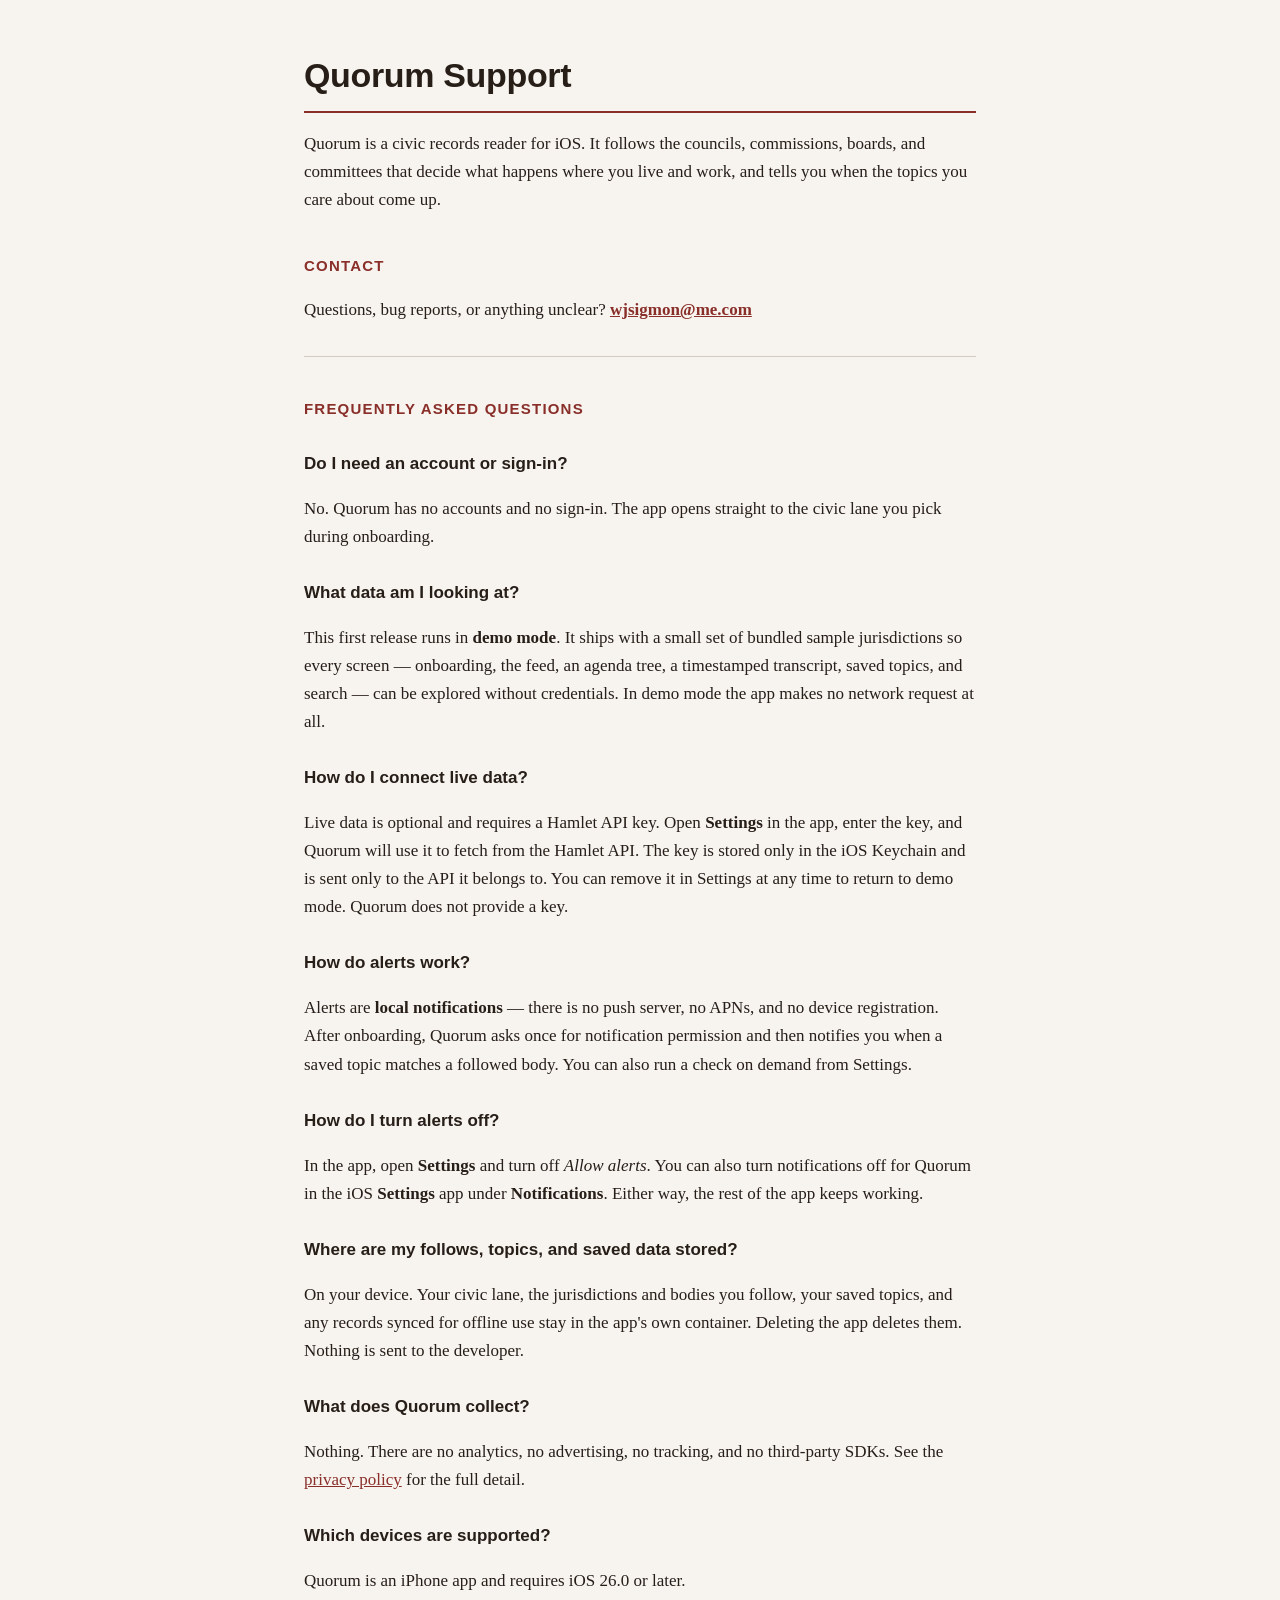
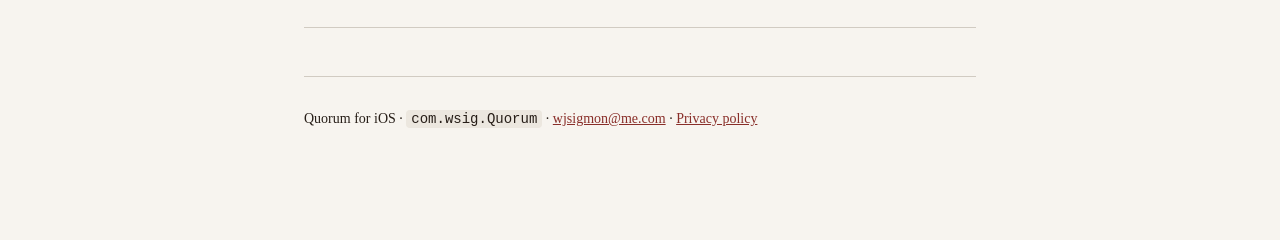
==== support/index.html @ 19219bb2 "Add support page for App Store listing Co-authored-by: Cursor <cursoragent@cursor.com>" ====
<!DOCTYPE html>
<html lang="en">
<head>
  <meta charset="utf-8" />
  <meta name="viewport" content="width=device-width, initial-scale=1.0" />
  <meta name="color-scheme" content="light dark">
  <title>Quorum Support</title>
  <link rel="stylesheet" href="../style.css" />
  <meta name="description" content="Support and frequently asked questions for Quorum for iOS.">
</head>
<body>
<div class="wrap">
<h1>Quorum Support</h1>

<p>Quorum is a civic records reader for iOS. It follows the councils, commissions,
boards, and committees that decide what happens where you live and work, and tells
you when the topics you care about come up.</p>

<h2>Contact</h2>
<p>Questions, bug reports, or anything unclear?
<strong><a href="mailto:wjsigmon@me.com">wjsigmon@me.com</a></strong></p>

<hr />

<h2>Frequently asked questions</h2>

<h3>Do I need an account or sign-in?</h3>
<p>No. Quorum has no accounts and no sign-in. The app opens straight to the
   civic lane you pick during onboarding.</p>

<h3>What data am I looking at?</h3>
<p>This first release runs in <strong>demo mode</strong>. It ships with a small set of
   bundled sample jurisdictions so every screen — onboarding, the feed, an agenda
   tree, a timestamped transcript, saved topics, and search — can be explored
   without credentials. In demo mode the app makes no network request at all.</p>

<h3>How do I connect live data?</h3>
<p>Live data is optional and requires a Hamlet API key. Open
   <strong>Settings</strong> in the app, enter the key, and Quorum will use it to
   fetch from the Hamlet API. The key is stored only in the iOS Keychain and is
   sent only to the API it belongs to. You can remove it in Settings at any time
   to return to demo mode. Quorum does not provide a key.</p>

<h3>How do alerts work?</h3>
<p>Alerts are <strong>local notifications</strong> — there is no push server, no
   APNs, and no device registration. After onboarding, Quorum asks once for
   notification permission and then notifies you when a saved topic matches a
   followed body. You can also run a check on demand from Settings.</p>

<h3>How do I turn alerts off?</h3>
<p>In the app, open <strong>Settings</strong> and turn off <em>Allow alerts</em>.
   You can also turn notifications off for Quorum in the iOS
   <strong>Settings</strong> app under <strong>Notifications</strong>. Either way,
   the rest of the app keeps working.</p>

<h3>Where are my follows, topics, and saved data stored?</h3>
<p>On your device. Your civic lane, the jurisdictions and bodies you follow, your
   saved topics, and any records synced for offline use stay in the app's own
   container. Deleting the app deletes them. Nothing is sent to the developer.</p>

<h3>What does Quorum collect?</h3>
<p>Nothing. There are no analytics, no advertising, no tracking, and no
   third-party SDKs. See the
   <a href="../">privacy policy</a> for the full detail.</p>

<h3>Which devices are supported?</h3>
<p>Quorum is an iPhone app and requires iOS 26.0 or later.</p>

<hr />

<footer>
  <p>Quorum for iOS · <code>com.wsig.Quorum</code> ·
     <a href="mailto:wjsigmon@me.com">wjsigmon@me.com</a> ·
     <a href="../">Privacy policy</a></p>
</footer>
</div>
</body>
</html>
---- style.css ----
:root {
  --paper: #F7F4EF;
  --paper-raised: #FEFDFB;
  --ink: #271E18;
  --ink-secondary: #5E554E;
  --rule: #D1CBC2;
  --accent: #892E29;
}
* { box-sizing: border-box; }
html { -webkit-text-size-adjust: 100%; }
body {
  margin: 0;
  background: var(--paper);
  color: var(--ink);
  font: 17px/1.65 -apple-system, "New York", "Iowan Old Style", Georgia, serif;
}
.wrap { max-width: 720px; margin: 0 auto; padding: 56px 24px 96px; }
h1 {
  font-family: "Avenir Next", -apple-system, "Helvetica Neue", sans-serif;
  font-size: 34px; line-height: 1.15; letter-spacing: -0.01em;
  margin: 0 0 8px; padding-bottom: 16px; border-bottom: 2px solid var(--accent);
}
h2 {
  font-family: "Avenir Next", -apple-system, "Helvetica Neue", sans-serif;
  font-size: 15px; font-weight: 600; text-transform: uppercase; letter-spacing: 0.08em;
  color: var(--accent); margin: 40px 0 10px;
}
h3 { font-family: "Avenir Next", sans-serif; font-size: 17px; margin: 28px 0 8px; }
p, li { color: var(--ink); }
ul { padding-left: 22px; }
li { margin: 4px 0; }
hr { border: 0; border-top: 1px solid var(--rule); margin: 32px 0; }
strong { font-weight: 600; }
code {
  font-family: ui-monospace, "SF Mono", Menlo, monospace; font-size: 14px;
  background: #ECE7DF; padding: 1px 5px; border-radius: 4px;
}
table {
  width: 100%; border-collapse: collapse; margin: 16px 0; font-size: 15px;
  font-family: "Avenir Next", -apple-system, sans-serif;
  background: var(--paper-raised); border: 1px solid var(--rule);
}
th, td { text-align: left; padding: 9px 12px; border-top: 1px solid var(--rule); }
th { font-size: 13px; text-transform: uppercase; letter-spacing: 0.05em; color: var(--ink-secondary); border-top: 0; }
blockquote { margin: 20px 0; padding: 12px 16px; background: var(--paper-raised); border-left: 3px solid var(--accent); color: var(--ink-secondary); }
footer { margin-top: 48px; padding-top: 16px; border-top: 1px solid var(--rule); color: var(--ink-secondary); font-size: 14px; }
a { color: var(--accent); }
@media (prefers-color-scheme: dark) {
  :root { --paper:#1B1613; --paper-raised:#27221D; --ink:#EDE9E1; --ink-secondary:#B6B0A7; --rule:#3E3833; --accent:#DF6A59; }
  code { background:#120D0A; }
}
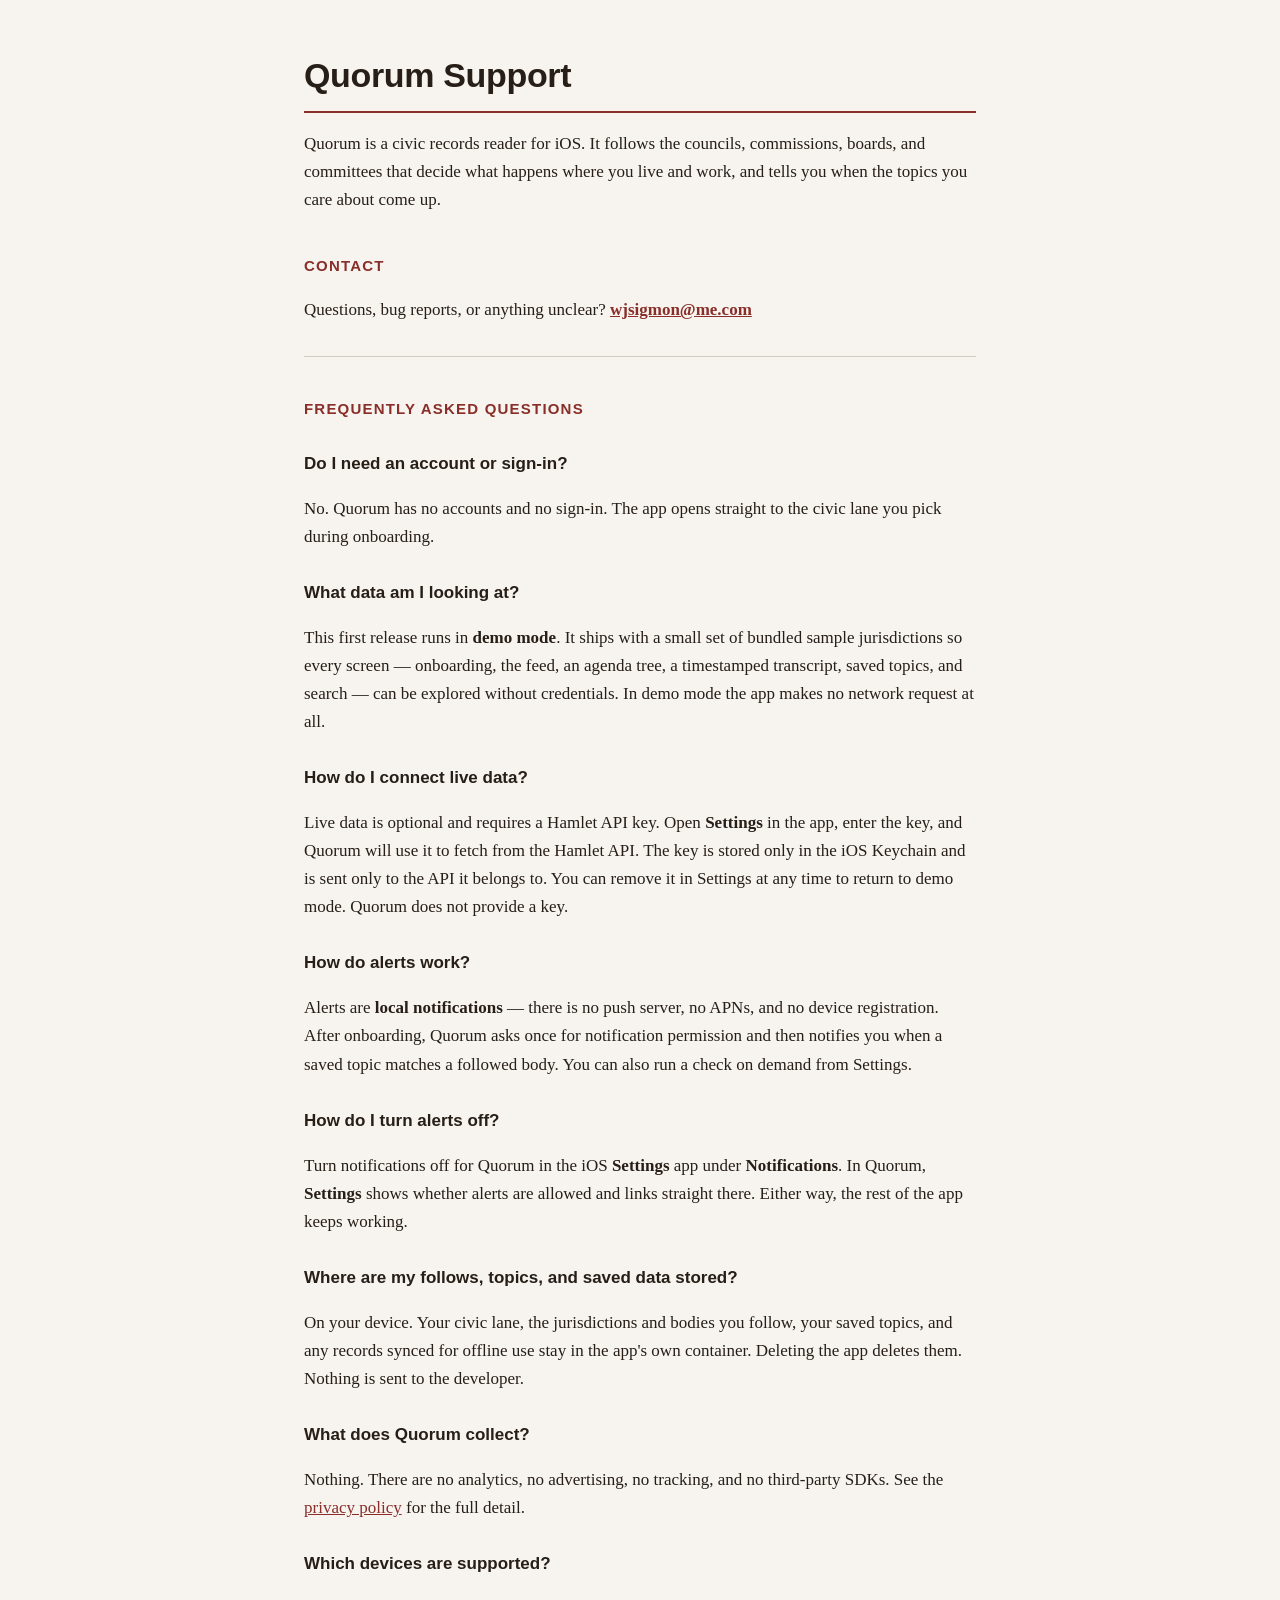
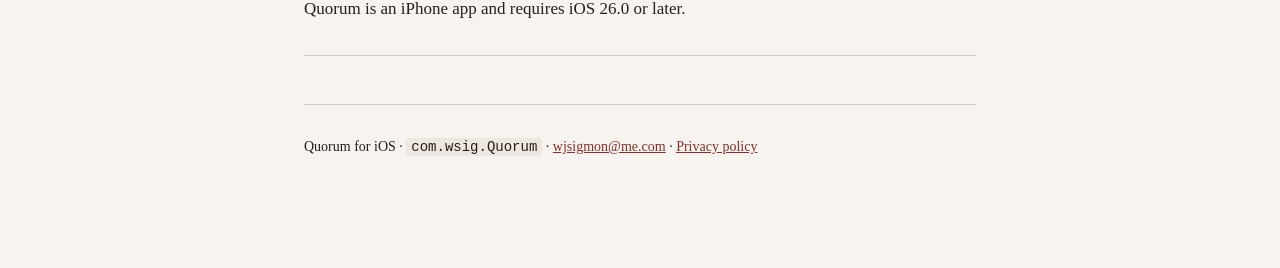
==== commit c60c61ad: "fix: accurate alert instructions, one h1, lang and main landmark - Support and privacy pages told pe" ====
--- a/support/index.html
+++ b/support/index.html
@@ -9,7 +9,7 @@
   <meta name="description" content="Support and frequently asked questions for Quorum for iOS.">
 </head>
 <body>
-<div class="wrap">
+<main class="wrap">
 <h1>Quorum Support</h1>
 
 <p>Quorum is a civic records reader for iOS. It follows the councils, commissions,
@@ -48,10 +48,10 @@
    followed body. You can also run a check on demand from Settings.</p>
 
 <h3>How do I turn alerts off?</h3>
-<p>In the app, open <strong>Settings</strong> and turn off <em>Allow alerts</em>.
-   You can also turn notifications off for Quorum in the iOS
-   <strong>Settings</strong> app under <strong>Notifications</strong>. Either way,
-   the rest of the app keeps working.</p>
+<p>Turn notifications off for Quorum in the iOS <strong>Settings</strong> app
+   under <strong>Notifications</strong>. In Quorum, <strong>Settings</strong> shows
+   whether alerts are allowed and links straight there. Either way, the rest of
+   the app keeps working.</p>
 
 <h3>Where are my follows, topics, and saved data stored?</h3>
 <p>On your device. Your civic lane, the jurisdictions and bodies you follow, your
@@ -73,6 +73,6 @@
      <a href="mailto:wjsigmon@me.com">wjsigmon@me.com</a> ·
      <a href="../">Privacy policy</a></p>
 </footer>
-</div>
+</main>
 </body>
 </html>
